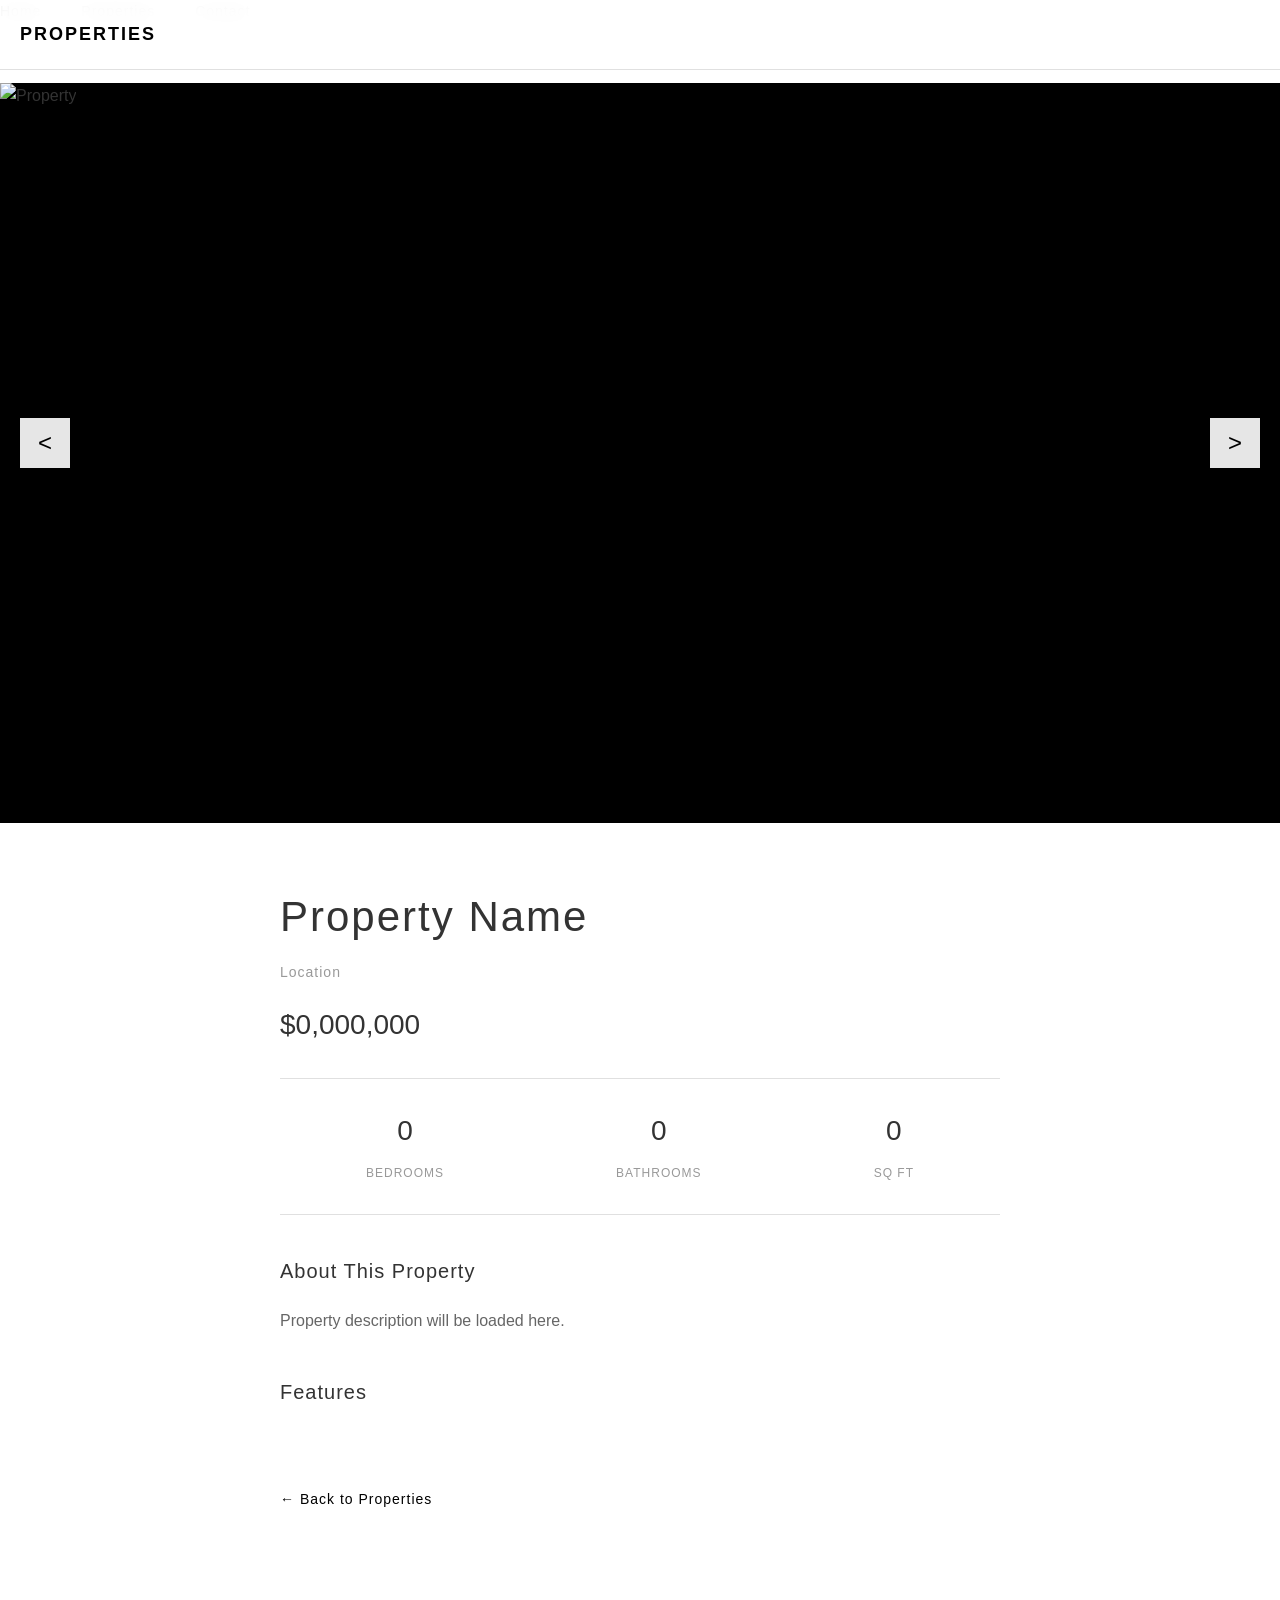
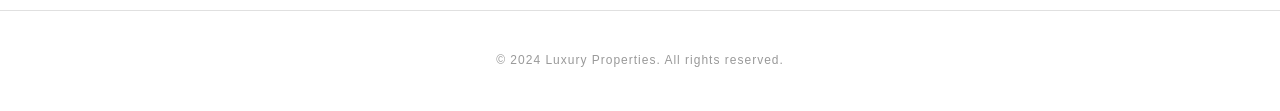
==== property-detail.html @ f3cdd025 "first commit" ====
<!DOCTYPE html>
<html lang="en">
<head>
    <meta charset="UTF-8">
    <meta name="viewport" content="width=device-width, initial-scale=1.0">
    <title>Property Details</title>
    <link rel="stylesheet" href="css/style.css">
</head>
<body>
    <nav class="navbar">
        <div class="nav-container">
            <a href="index.html" class="logo">PROPERTIES</a>
            <button class="menu-toggle" aria-label="Toggle menu">
                <span></span>
                <span></span>
                <span></span>
            </button>
        </div>
    </nav>

    <div class="mobile-menu">
        <a href="index.html">Home</a>
        <a href="index.html#properties">Properties</a>
        <a href="#contact">Contact</a>
    </div>

    <main class="detail-page">
        <div class="gallery-container">
            <div class="main-image">
                <img id="mainImage" src="" alt="Property">
                <button class="gallery-nav prev" aria-label="Previous image">&lt;</button>
                <button class="gallery-nav next" aria-label="Next image">&gt;</button>
            </div>
            <div class="thumbnail-strip">
                <!-- Thumbnails will be dynamically loaded -->
            </div>
        </div>

        <div class="property-details">
            <h1 id="propertyTitle">Property Name</h1>
            <p class="location" id="propertyLocation">Location</p>
            <p class="price" id="propertyPrice">$0,000,000</p>

            <div class="specs">
                <div class="spec-item">
                    <span class="spec-value" id="bedrooms">0</span>
                    <span class="spec-label">Bedrooms</span>
                </div>
                <div class="spec-item">
                    <span class="spec-value" id="bathrooms">0</span>
                    <span class="spec-label">Bathrooms</span>
                </div>
                <div class="spec-item">
                    <span class="spec-value" id="area">0</span>
                    <span class="spec-label">Sq Ft</span>
                </div>
            </div>

            <div class="description">
                <h2>About This Property</h2>
                <p id="propertyDescription">Property description will be loaded here.</p>
            </div>

            <div class="features">
                <h2>Features</h2>
                <ul id="featuresList">
                    <!-- Features will be dynamically loaded -->
                </ul>
            </div>

            <a href="index.html" class="back-link">← Back to Properties</a>
        </div>

        <footer>
            <p>&copy; 2024 Luxury Properties. All rights reserved.</p>
        </footer>
    </main>

    <script src="js/main.js"></script>
</body>
</html>
---- css/style.css ----
* {
    margin: 0;
    padding: 0;
    box-sizing: border-box;
}

:root {
    --primary-color: #000;
    --background-color: #fff;
    --text-color: #333;
    --light-gray: #f5f5f5;
    --border-color: #e0e0e0;
}

body {
    font-family: -apple-system, BlinkMacSystemFont, 'Segoe UI', Roboto, Oxygen, Ubuntu, sans-serif;
    background: var(--background-color);
    color: var(--text-color);
    line-height: 1.6;
    overflow-x: hidden;
}

/* Navigation */
.navbar {
    position: fixed;
    top: 0;
    width: 100%;
    background: rgba(255, 255, 255, 0.95);
    backdrop-filter: blur(10px);
    z-index: 1000;
    border-bottom: 1px solid var(--border-color);
}

.nav-container {
    max-width: 1400px;
    margin: 0 auto;
    padding: 20px;
    display: flex;
    justify-content: space-between;
    align-items: center;
}

.logo {
    font-size: 18px;
    font-weight: 600;
    letter-spacing: 2px;
    color: var(--primary-color);
    text-decoration: none;
}

.menu-toggle {
    background: none;
    border: none;
    cursor: pointer;
    display: flex;
    flex-direction: column;
    gap: 5px;
}

.menu-toggle span {
    display: block;
    width: 25px;
    height: 2px;
    background: var(--primary-color);
    transition: 0.3s;
}

.menu-toggle.active span:nth-child(1) {
    transform: rotate(45deg) translate(7px, 7px);
}

.menu-toggle.active span:nth-child(2) {
    opacity: 0;
}

.menu-toggle.active span:nth-child(3) {
    transform: rotate(-45deg) translate(6px, -6px);
}

.mobile-menu {
    position: fixed;
    top: 61px;
    right: -100%;
    width: 100%;
    height: calc(100vh - 61px);
    background: var(--background-color);
    transition: right 0.3s ease;
    z-index: 999;
    display: flex;
    flex-direction: column;
    padding: 40px 20px;
    gap: 30px;
}

.mobile-menu.active {
    right: 0;
}

.mobile-menu a {
    font-size: 24px;
    color: var(--primary-color);
    text-decoration: none;
    letter-spacing: 1px;
    transition: opacity 0.3s;
}

.mobile-menu a:hover {
    opacity: 0.6;
}

/* Hero Section */
.hero {
    height: 100vh;
    display: flex;
    align-items: center;
    justify-content: center;
    background: linear-gradient(135deg, #f5f5f5 0%, #fff 100%);
    margin-top: 61px;
    padding: 20px;
}

.hero-content {
    text-align: center;
}

.hero h1 {
    font-size: 36px;
    font-weight: 300;
    letter-spacing: 2px;
    margin-bottom: 20px;
}

.hero p {
    font-size: 16px;
    color: #666;
    letter-spacing: 1px;
}

/* Properties Section */
.properties {
    padding: 40px 0;
}

.property-card {
    margin-bottom: 60px;
    cursor: pointer;
}

.property-image {
    width: 100%;
    height: 80vh;
    overflow: hidden;
    position: relative;
}

.property-image img {
    width: 100%;
    height: 100%;
    object-fit: cover;
    transition: transform 0.6s ease;
}

.property-card:hover .property-image img {
    transform: scale(1.05);
}

.property-info {
    padding: 30px 20px;
    text-align: center;
}

.property-info h2 {
    font-size: 28px;
    font-weight: 300;
    letter-spacing: 2px;
    margin-bottom: 10px;
}

.property-location {
    font-size: 14px;
    color: #999;
    letter-spacing: 1px;
    margin-bottom: 20px;
}

.view-details {
    display: inline-block;
    padding: 12px 40px;
    border: 1px solid var(--primary-color);
    color: var(--primary-color);
    text-decoration: none;
    letter-spacing: 1px;
    font-size: 12px;
    text-transform: uppercase;
    transition: all 0.3s;
    min-height: 44px;
    line-height: 20px;
}

.view-details:hover {
    background: var(--primary-color);
    color: var(--background-color);
}

/* Property Detail Page */
.detail-page {
    margin-top: 61px;
}

.gallery-container {
    position: relative;
    background: #000;
}

.main-image {
    width: 100%;
    height: 70vh;
    position: relative;
    overflow: hidden;
}

.main-image img {
    width: 100%;
    height: 100%;
    object-fit: cover;
}

.gallery-nav {
    position: absolute;
    top: 50%;
    transform: translateY(-50%);
    background: rgba(255, 255, 255, 0.9);
    border: none;
    width: 44px;
    height: 44px;
    font-size: 20px;
    cursor: pointer;
    transition: background 0.3s;
    z-index: 10;
}

.gallery-nav:hover {
    background: rgba(255, 255, 255, 1);
}

.gallery-nav.prev {
    left: 10px;
}

.gallery-nav.next {
    right: 10px;
}

.thumbnail-strip {
    display: flex;
    overflow-x: auto;
    gap: 10px;
    padding: 10px;
    background: #000;
    -webkit-overflow-scrolling: touch;
}

.thumbnail-strip::-webkit-scrollbar {
    height: 4px;
}

.thumbnail-strip::-webkit-scrollbar-thumb {
    background: #666;
}

.thumbnail {
    flex-shrink: 0;
    width: 80px;
    height: 80px;
    cursor: pointer;
    opacity: 0.6;
    transition: opacity 0.3s;
    border: 2px solid transparent;
}

.thumbnail.active {
    opacity: 1;
    border-color: #fff;
}

.thumbnail img {
    width: 100%;
    height: 100%;
    object-fit: cover;
}

.property-details {
    padding: 40px 20px;
    max-width: 800px;
    margin: 0 auto;
}

.property-details h1 {
    font-size: 32px;
    font-weight: 300;
    letter-spacing: 2px;
    margin-bottom: 10px;
}

.location {
    font-size: 14px;
    color: #999;
    letter-spacing: 1px;
    margin-bottom: 20px;
}

.price {
    font-size: 28px;
    font-weight: 400;
    margin-bottom: 30px;
}

.specs {
    display: flex;
    justify-content: space-around;
    padding: 30px 0;
    border-top: 1px solid var(--border-color);
    border-bottom: 1px solid var(--border-color);
    margin-bottom: 40px;
}

.spec-item {
    text-align: center;
}

.spec-value {
    display: block;
    font-size: 28px;
    font-weight: 300;
    margin-bottom: 5px;
}

.spec-label {
    font-size: 12px;
    color: #999;
    text-transform: uppercase;
    letter-spacing: 1px;
}

.description, .features {
    margin-bottom: 40px;
}

.description h2, .features h2 {
    font-size: 20px;
    font-weight: 400;
    letter-spacing: 1px;
    margin-bottom: 20px;
}

.description p {
    line-height: 1.8;
    color: #666;
}

.features ul {
    list-style: none;
}

.features li {
    padding: 10px 0;
    border-bottom: 1px solid var(--light-gray);
    color: #666;
}

.back-link {
    display: inline-block;
    margin: 40px 0;
    color: var(--primary-color);
    text-decoration: none;
    letter-spacing: 1px;
    font-size: 14px;
    transition: opacity 0.3s;
}

.back-link:hover {
    opacity: 0.6;
}

/* Footer */
footer {
    text-align: center;
    padding: 40px 20px;
    border-top: 1px solid var(--border-color);
    color: #999;
    font-size: 12px;
    letter-spacing: 1px;
}

/* Tablet */
@media (min-width: 768px) {
    .hero h1 {
        font-size: 48px;
    }

    .hero p {
        font-size: 18px;
    }

    .property-info h2 {
        font-size: 36px;
    }

    .property-details h1 {
        font-size: 42px;
    }

    .main-image {
        height: 80vh;
    }

    .thumbnail {
        width: 100px;
        height: 100px;
    }
}

/* Desktop */
@media (min-width: 1024px) {
    .menu-toggle {
        display: none;
    }

    .mobile-menu {
        position: static;
        flex-direction: row;
        height: auto;
        width: auto;
        padding: 0;
        gap: 40px;
        background: transparent;
    }

    .mobile-menu a {
        font-size: 14px;
    }

    .hero h1 {
        font-size: 64px;
    }

    .properties {
        padding: 60px 40px;
    }

    .property-card {
        margin-bottom: 80px;
    }

    .property-image {
        height: 90vh;
    }

    .property-info {
        padding: 40px;
    }

    .property-info h2 {
        font-size: 42px;
    }

    .gallery-nav {
        width: 50px;
        height: 50px;
        font-size: 24px;
    }

    .gallery-nav.prev {
        left: 20px;
    }

    .gallery-nav.next {
        right: 20px;
    }

    .property-details {
        padding: 60px 40px;
    }
}
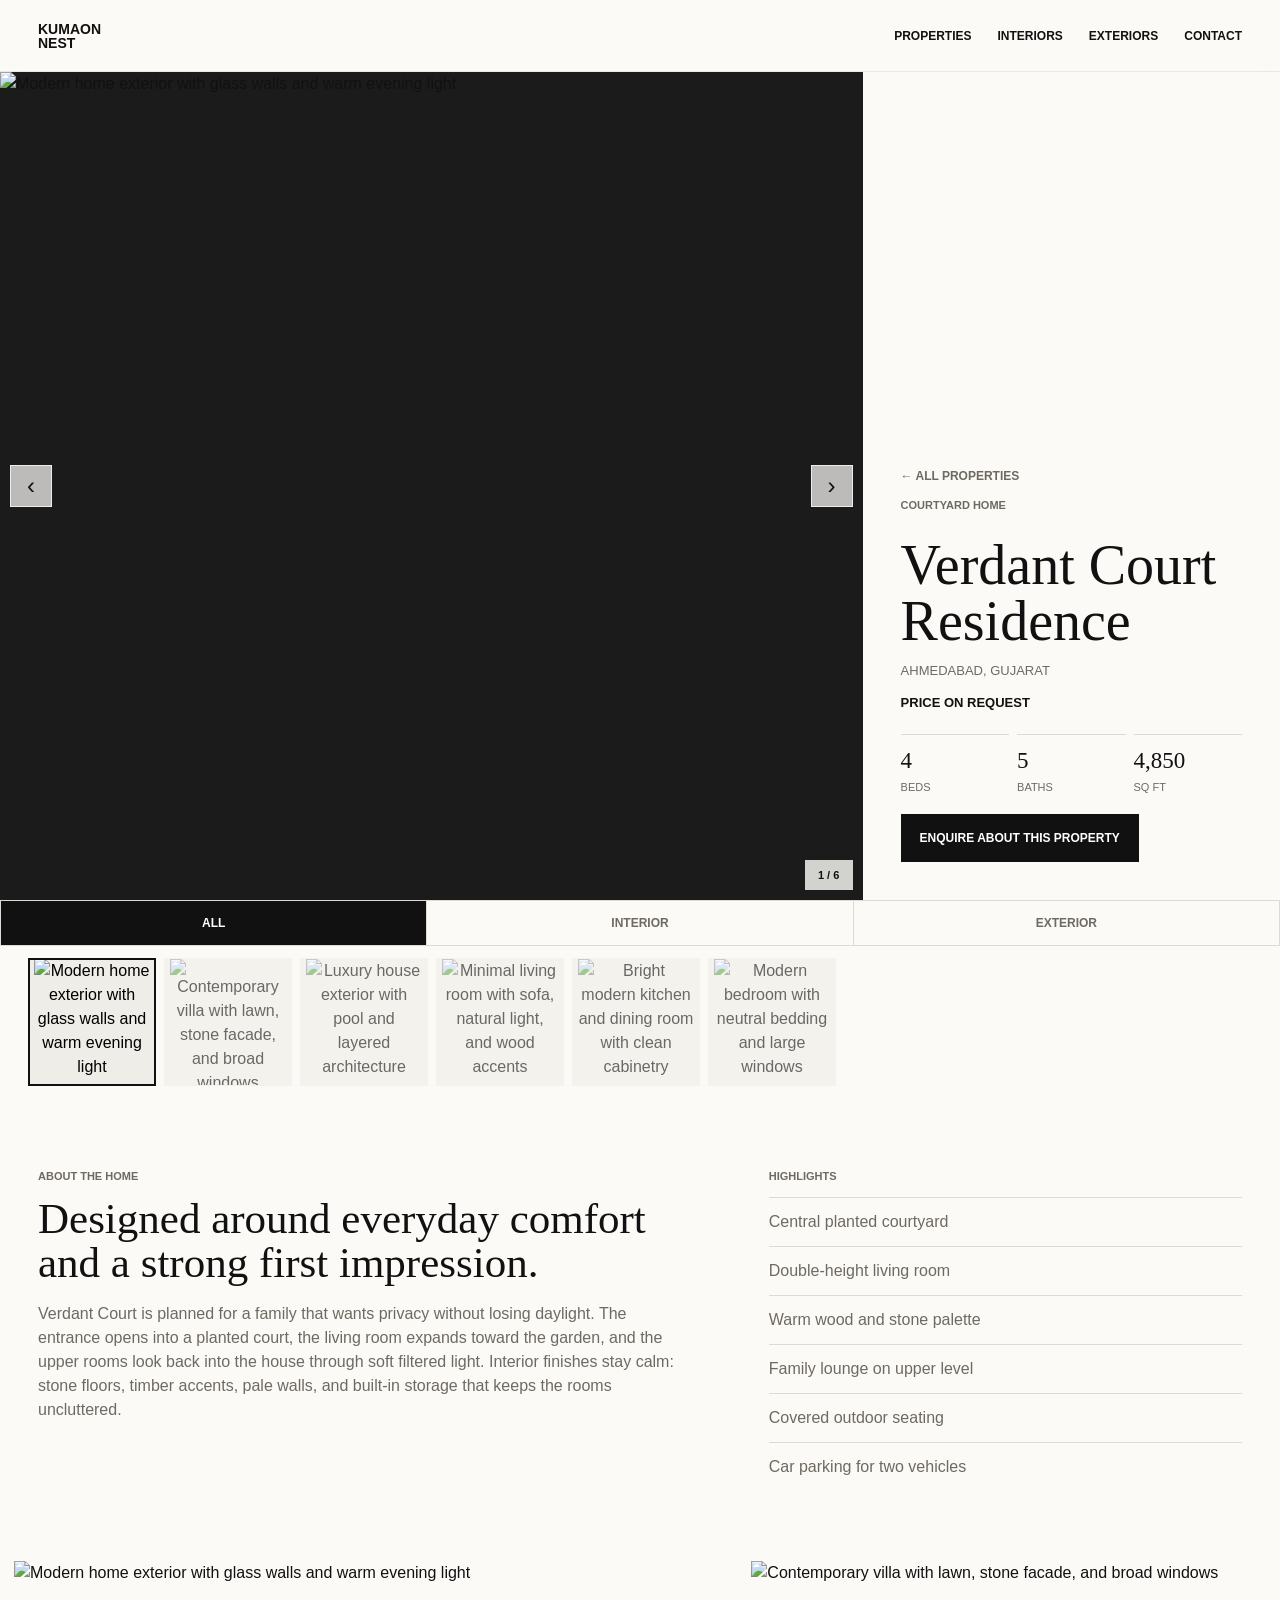
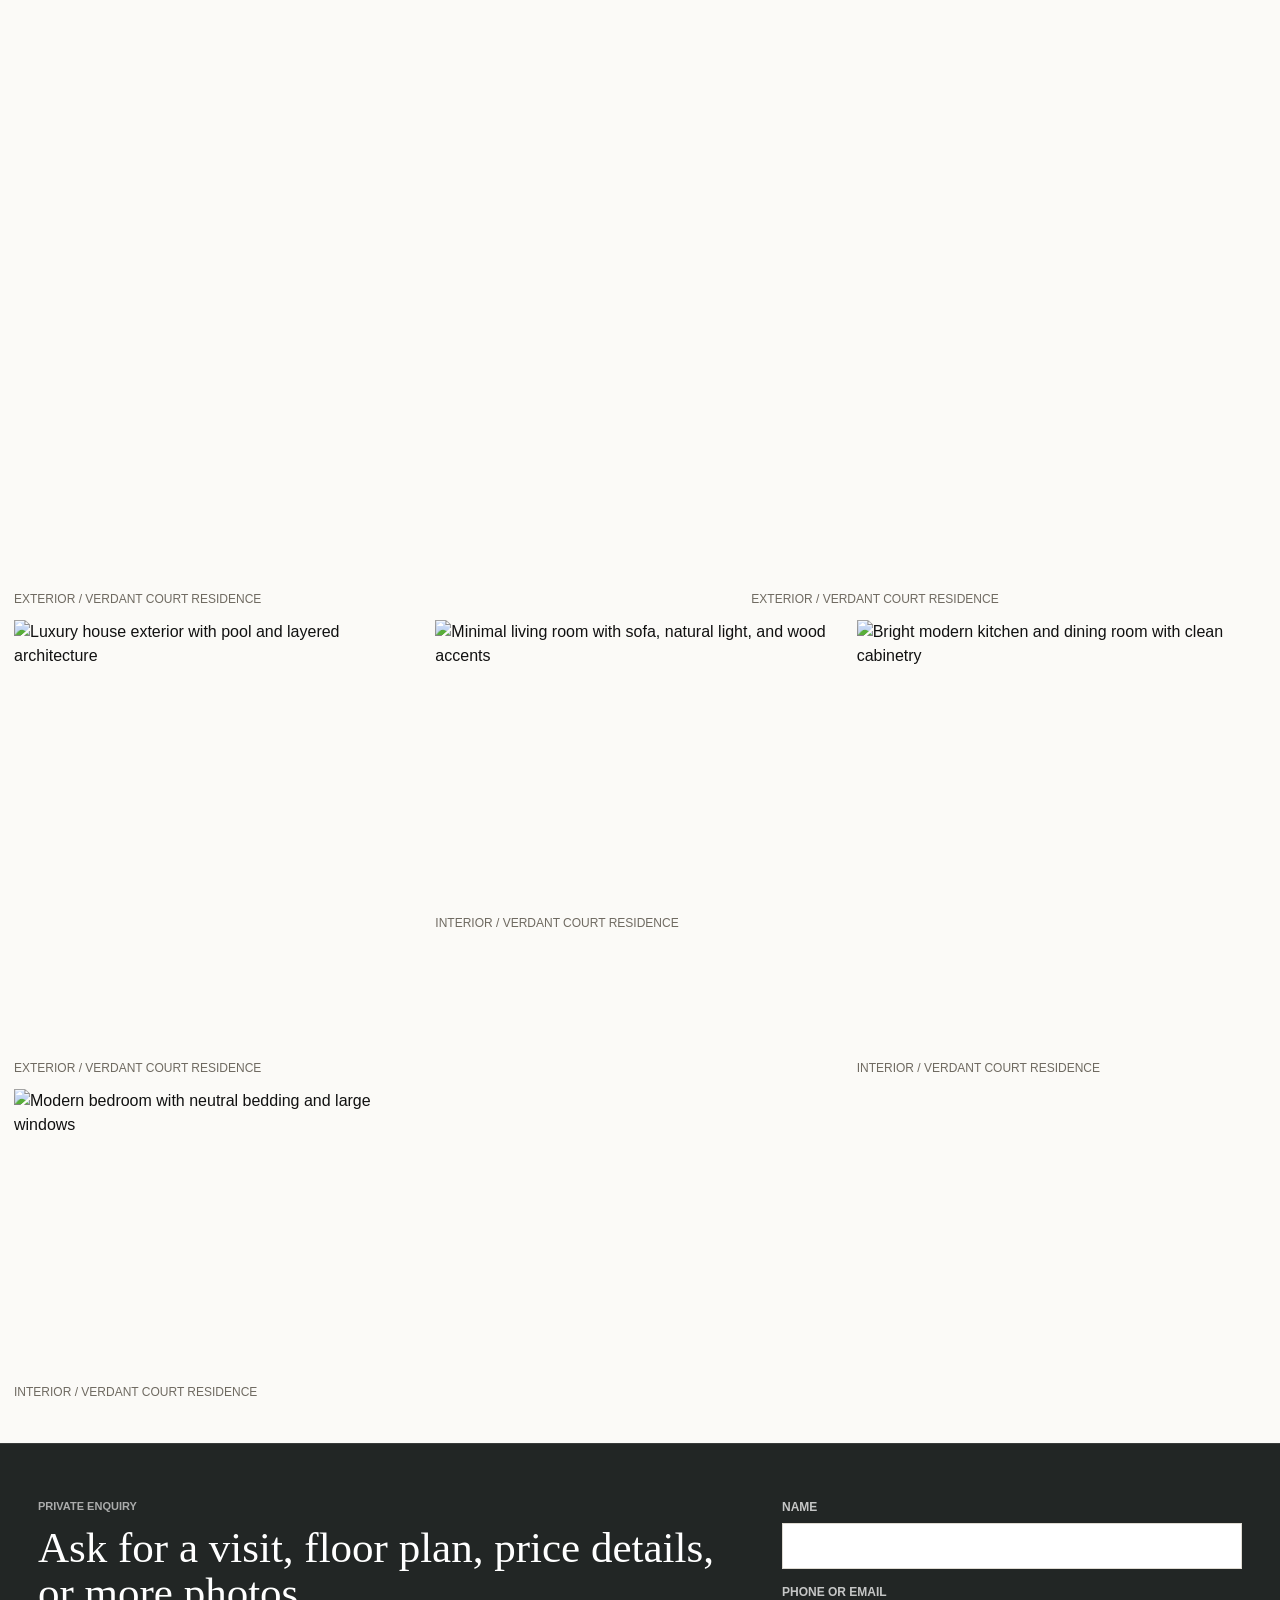
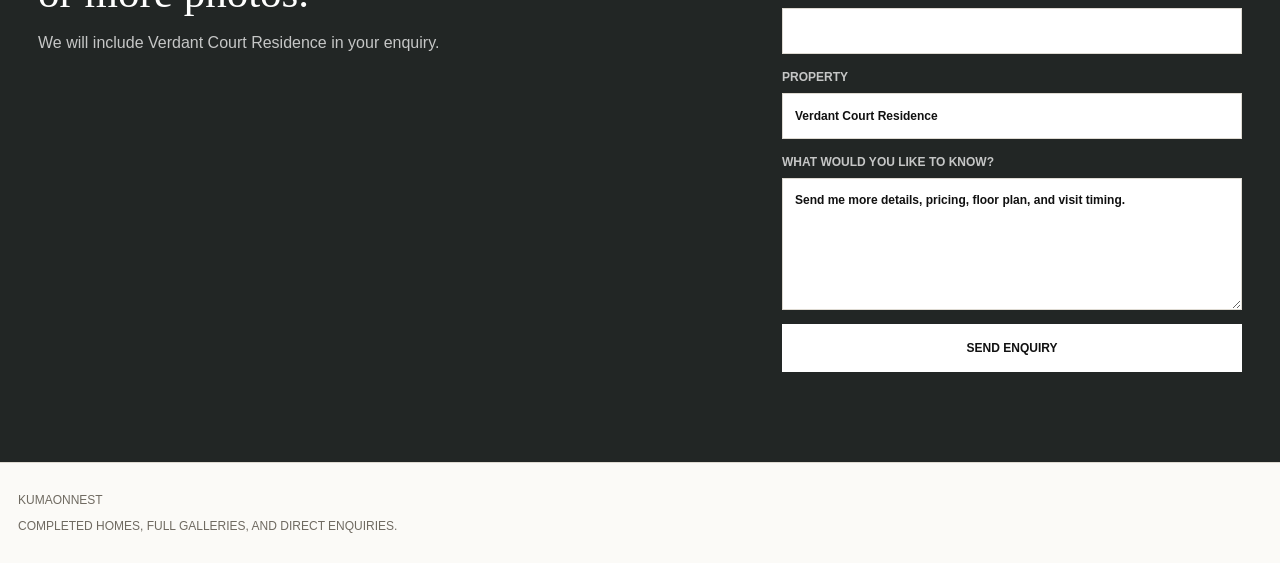
==== commit 7a9f9c74: "ui patch" ====
--- a/property-detail.html
+++ b/property-detail.html
@@ -3,78 +3,114 @@
 <head>
     <meta charset="UTF-8">
     <meta name="viewport" content="width=device-width, initial-scale=1.0">
-    <title>Property Details</title>
+    <title>Property Detail | KumaonNest</title>
+    <meta name="description" content="Property details, interior gallery, exterior gallery, specifications, and enquiry form.">
+    <link rel="preconnect" href="https://images.unsplash.com">
     <link rel="stylesheet" href="css/style.css">
 </head>
 <body>
-    <nav class="navbar">
-        <div class="nav-container">
-            <a href="index.html" class="logo">PROPERTIES</a>
-            <button class="menu-toggle" aria-label="Toggle menu">
-                <span></span>
-                <span></span>
-                <span></span>
-            </button>
-        </div>
-    </nav>
+    <header class="site-header">
+        <a class="brand" href="index.html" aria-label="KumaonNest home">
+            <span>Kumaon</span>
+            <span>Nest</span>
+        </a>
+        <nav class="desktop-nav" aria-label="Primary navigation">
+            <a href="index.html#properties">Properties</a>
+            <a href="index.html#interiors">Interiors</a>
+            <a href="index.html#exteriors">Exteriors</a>
+            <a href="#contact">Contact</a>
+        </nav>
+        <button class="menu-toggle" type="button" aria-label="Open menu" aria-expanded="false">
+            <span></span>
+            <span></span>
+        </button>
+    </header>
 
-    <div class="mobile-menu">
-        <a href="index.html">Home</a>
+    <div class="mobile-menu" aria-hidden="true">
         <a href="index.html#properties">Properties</a>
+        <a href="index.html#interiors">Interiors</a>
+        <a href="index.html#exteriors">Exteriors</a>
         <a href="#contact">Contact</a>
     </div>
 
-    <main class="detail-page">
-        <div class="gallery-container">
-            <div class="main-image">
-                <img id="mainImage" src="" alt="Property">
-                <button class="gallery-nav prev" aria-label="Previous image">&lt;</button>
-                <button class="gallery-nav next" aria-label="Next image">&gt;</button>
+    <main class="detail-page" data-property-detail>
+        <section class="detail-hero">
+            <div class="detail-gallery">
+                <img id="mainImage" src="" alt="">
+                <button class="gallery-nav previous" type="button" aria-label="Previous image">&lsaquo;</button>
+                <button class="gallery-nav next" type="button" aria-label="Next image">&rsaquo;</button>
+                <span class="detail-counter" id="detailCounter"></span>
             </div>
-            <div class="thumbnail-strip">
-                <!-- Thumbnails will be dynamically loaded -->
+            <div class="detail-summary">
+                <a class="back-link" href="index.html#properties">&larr; All properties</a>
+                <p class="eyebrow" id="propertyType"></p>
+                <h1 id="propertyTitle"></h1>
+                <p class="detail-location" id="propertyLocation"></p>
+                <p class="detail-price" id="propertyPrice"></p>
+                <div class="detail-specs" aria-label="Property specifications">
+                    <span><strong id="bedrooms"></strong> Beds</span>
+                    <span><strong id="bathrooms"></strong> Baths</span>
+                    <span><strong id="area"></strong> Sq ft</span>
+                </div>
+                <a class="primary-button" href="#contact">Enquire about this property</a>
             </div>
-        </div>
+        </section>
 
-        <div class="property-details">
-            <h1 id="propertyTitle">Property Name</h1>
-            <p class="location" id="propertyLocation">Location</p>
-            <p class="price" id="propertyPrice">$0,000,000</p>
+        <section class="gallery-tabs" aria-label="Gallery filters">
+            <button class="tab-button active" type="button" data-gallery-filter="all">All</button>
+            <button class="tab-button" type="button" data-gallery-filter="interior">Interior</button>
+            <button class="tab-button" type="button" data-gallery-filter="exterior">Exterior</button>
+        </section>
 
-            <div class="specs">
-                <div class="spec-item">
-                    <span class="spec-value" id="bedrooms">0</span>
-                    <span class="spec-label">Bedrooms</span>
-                </div>
-                <div class="spec-item">
-                    <span class="spec-value" id="bathrooms">0</span>
-                    <span class="spec-label">Bathrooms</span>
-                </div>
-                <div class="spec-item">
-                    <span class="spec-value" id="area">0</span>
-                    <span class="spec-label">Sq Ft</span>
-                </div>
+        <section class="thumbnail-strip" aria-label="Property thumbnails"></section>
+
+        <section class="detail-content">
+            <div class="description">
+                <p class="eyebrow">About the home</p>
+                <h2>Designed around everyday comfort and a strong first impression.</h2>
+                <p id="propertyDescription"></p>
             </div>
+            <div class="features">
+                <p class="eyebrow">Highlights</p>
+                <ul id="featuresList"></ul>
+            </div>
+        </section>
 
-            <div class="description">
-                <h2>About This Property</h2>
-                <p id="propertyDescription">Property description will be loaded here.</p>
+        <section class="detail-image-grid" id="detailImageGrid" aria-label="Interior and exterior image mix"></section>
+
+        <section class="contact-section detail-contact" id="contact">
+            <div class="contact-copy">
+                <p class="eyebrow">Private enquiry</p>
+                <h2>Ask for a visit, floor plan, price details, or more photos.</h2>
+                <p id="contactHint">We will include this property in your enquiry.</p>
             </div>
+            <form class="enquiry-form" data-enquiry-form>
+                <label>
+                    Name
+                    <input type="text" name="name" autocomplete="name" required>
+                </label>
+                <label>
+                    Phone or email
+                    <input type="text" name="contact" autocomplete="email" required>
+                </label>
+                <label>
+                    Property
+                    <input type="text" name="property" id="detailPropertyField" required>
+                </label>
+                <label>
+                    What would you like to know?
+                    <textarea name="message" rows="5" required>Send me more details, pricing, floor plan, and visit timing.</textarea>
+                </label>
+                <button class="primary-button" type="submit">Send enquiry</button>
+                <p class="form-status" role="status" aria-live="polite"></p>
+            </form>
+        </section>
+    </main>
 
-            <div class="features">
-                <h2>Features</h2>
-                <ul id="featuresList">
-                    <!-- Features will be dynamically loaded -->
-                </ul>
-            </div>
-
-            <a href="index.html" class="back-link">← Back to Properties</a>
-        </div>
-
-        <footer>
-            <p>&copy; 2024 Luxury Properties. All rights reserved.</p>
-        </footer>
-    </main>
+    <footer class="site-footer">
+        <p>KumaonNest</p>
+        <p>Completed homes, full galleries, and direct enquiries.</p>
+    </footer>
 
     <script src="js/main.js"></script>
 </body>
--- a/css/style.css
+++ b/css/style.css
@@ -1,286 +1,688 @@
 * {
-    margin: 0;
-    padding: 0;
     box-sizing: border-box;
 }
 
 :root {
-    --primary-color: #000;
-    --background-color: #fff;
-    --text-color: #333;
-    --light-gray: #f5f5f5;
-    --border-color: #e0e0e0;
+    --ink: #111111;
+    --paper: #fbfaf7;
+    --white: #ffffff;
+    --muted: #6f6a61;
+    --line: #dedad2;
+    --soft: #efede7;
+    --olive: #35483a;
+    --clay: #9b6b4f;
+    --charcoal: #222625;
+    --focus: #7a5c42;
+    --header-height: 64px;
+}
+
+html {
+    scroll-behavior: smooth;
 }
 
 body {
-    font-family: -apple-system, BlinkMacSystemFont, 'Segoe UI', Roboto, Oxygen, Ubuntu, sans-serif;
-    background: var(--background-color);
-    color: var(--text-color);
-    line-height: 1.6;
+    margin: 0;
+    background: var(--paper);
+    color: var(--ink);
+    font-family: Arial, Helvetica, sans-serif;
+    line-height: 1.5;
     overflow-x: hidden;
 }
 
-/* Navigation */
-.navbar {
+body.menu-open {
+    overflow: hidden;
+}
+
+img {
+    display: block;
+    max-width: 100%;
+}
+
+a {
+    color: inherit;
+}
+
+button,
+input,
+select,
+textarea {
+    font: inherit;
+}
+
+button {
+    cursor: pointer;
+}
+
+input,
+select,
+textarea {
+    min-height: 46px;
+    width: 100%;
+    border: 1px solid var(--line);
+    border-radius: 0;
+    background: var(--white);
+    color: var(--ink);
+    padding: 12px;
+    outline: none;
+}
+
+textarea {
+    min-height: 132px;
+    resize: vertical;
+}
+
+input:focus,
+select:focus,
+textarea:focus,
+button:focus-visible,
+a:focus-visible {
+    outline: 2px solid var(--focus);
+    outline-offset: 3px;
+}
+
+.site-header {
     position: fixed;
-    top: 0;
-    width: 100%;
-    background: rgba(255, 255, 255, 0.95);
-    backdrop-filter: blur(10px);
-    z-index: 1000;
-    border-bottom: 1px solid var(--border-color);
-}
-
-.nav-container {
-    max-width: 1400px;
-    margin: 0 auto;
-    padding: 20px;
+    inset: 0 0 auto;
+    z-index: 40;
+    min-height: var(--header-height);
     display: flex;
+    align-items: center;
     justify-content: space-between;
-    align-items: center;
-}
-
-.logo {
-    font-size: 18px;
-    font-weight: 600;
-    letter-spacing: 2px;
-    color: var(--primary-color);
+    gap: 20px;
+    padding: 14px 18px;
+    background: rgba(251, 250, 247, 0.86);
+    border-bottom: 1px solid rgba(17, 17, 17, 0.08);
+    backdrop-filter: blur(14px);
+}
+
+.brand {
+    display: inline-flex;
+    flex-direction: column;
+    color: var(--ink);
+    font-size: 13px;
+    font-weight: 700;
+    line-height: 1;
+    letter-spacing: 0;
     text-decoration: none;
+    text-transform: uppercase;
+}
+
+.desktop-nav {
+    display: none;
 }
 
 .menu-toggle {
-    background: none;
-    border: none;
-    cursor: pointer;
+    position: relative;
+    display: inline-grid;
+    place-items: center;
+    width: 44px;
+    height: 44px;
+    border: 1px solid rgba(17, 17, 17, 0.16);
+    background: rgba(255, 255, 255, 0.6);
+    border-radius: 0;
+}
+
+.menu-toggle span {
+    position: absolute;
+    width: 19px;
+    height: 1px;
+    background: var(--ink);
+    transition: transform 180ms ease;
+}
+
+.menu-toggle span:first-child {
+    transform: translateY(-4px);
+}
+
+.menu-toggle span:last-child {
+    transform: translateY(4px);
+}
+
+.menu-toggle.active span:first-child {
+    transform: rotate(45deg);
+}
+
+.menu-toggle.active span:last-child {
+    transform: rotate(-45deg);
+}
+
+.mobile-menu {
+    position: fixed;
+    inset: var(--header-height) 0 0;
+    z-index: 35;
     display: flex;
     flex-direction: column;
-    gap: 5px;
-}
-
-.menu-toggle span {
-    display: block;
-    width: 25px;
-    height: 2px;
-    background: var(--primary-color);
-    transition: 0.3s;
-}
-
-.menu-toggle.active span:nth-child(1) {
-    transform: rotate(45deg) translate(7px, 7px);
-}
-
-.menu-toggle.active span:nth-child(2) {
-    opacity: 0;
-}
-
-.menu-toggle.active span:nth-child(3) {
-    transform: rotate(-45deg) translate(6px, -6px);
-}
-
-.mobile-menu {
-    position: fixed;
-    top: 61px;
-    right: -100%;
-    width: 100%;
-    height: calc(100vh - 61px);
-    background: var(--background-color);
-    transition: right 0.3s ease;
-    z-index: 999;
+    justify-content: flex-end;
+    gap: 18px;
+    padding: 24px 18px 36px;
+    background: var(--paper);
+    transform: translateY(-105%);
+    transition: transform 240ms ease;
+}
+
+.mobile-menu.active {
+    transform: translateY(0);
+}
+
+.mobile-menu a {
+    border-top: 1px solid var(--line);
+    padding-top: 18px;
+    color: var(--ink);
+    font-size: 28px;
+    line-height: 1.05;
+    text-decoration: none;
+}
+
+.hero {
+    position: relative;
+    min-height: 92svh;
     display: flex;
-    flex-direction: column;
-    padding: 40px 20px;
-    gap: 30px;
-}
-
-.mobile-menu.active {
-    right: 0;
-}
-
-.mobile-menu a {
-    font-size: 24px;
-    color: var(--primary-color);
-    text-decoration: none;
-    letter-spacing: 1px;
-    transition: opacity 0.3s;
-}
-
-.mobile-menu a:hover {
-    opacity: 0.6;
-}
-
-/* Hero Section */
-.hero {
-    height: 100vh;
-    display: flex;
-    align-items: center;
-    justify-content: center;
-    background: linear-gradient(135deg, #f5f5f5 0%, #fff 100%);
-    margin-top: 61px;
-    padding: 20px;
-}
-
-.hero-content {
-    text-align: center;
-}
-
-.hero h1 {
-    font-size: 36px;
-    font-weight: 300;
-    letter-spacing: 2px;
-    margin-bottom: 20px;
-}
-
-.hero p {
-    font-size: 16px;
-    color: #666;
-    letter-spacing: 1px;
-}
-
-/* Properties Section */
-.properties {
-    padding: 40px 0;
-}
-
-.property-card {
-    margin-bottom: 60px;
-    cursor: pointer;
-}
-
-.property-image {
-    width: 100%;
-    height: 80vh;
+    align-items: flex-end;
+    isolation: isolate;
     overflow: hidden;
-    position: relative;
-}
-
-.property-image img {
+    background: var(--charcoal);
+}
+
+.hero::after {
+    content: "";
+    position: absolute;
+    inset: 0;
+    z-index: -1;
+    background: linear-gradient(180deg, rgba(0, 0, 0, 0.06), rgba(0, 0, 0, 0.48));
+}
+
+.hero img {
+    position: absolute;
+    inset: 0;
+    z-index: -2;
     width: 100%;
     height: 100%;
     object-fit: cover;
-    transition: transform 0.6s ease;
-}
-
-.property-card:hover .property-image img {
-    transform: scale(1.05);
-}
-
-.property-info {
-    padding: 30px 20px;
-    text-align: center;
-}
-
-.property-info h2 {
-    font-size: 28px;
-    font-weight: 300;
-    letter-spacing: 2px;
-    margin-bottom: 10px;
-}
-
-.property-location {
-    font-size: 14px;
-    color: #999;
-    letter-spacing: 1px;
-    margin-bottom: 20px;
-}
-
-.view-details {
-    display: inline-block;
-    padding: 12px 40px;
-    border: 1px solid var(--primary-color);
-    color: var(--primary-color);
-    text-decoration: none;
-    letter-spacing: 1px;
+}
+
+.hero-copy {
+    width: min(760px, 100%);
+    padding: 0 18px 74px;
+    color: var(--white);
+}
+
+.eyebrow {
+    margin: 0 0 12px;
+    color: var(--muted);
+    font-size: 11px;
+    font-weight: 700;
+    letter-spacing: 0;
+    text-transform: uppercase;
+}
+
+.hero .eyebrow {
+    color: rgba(255, 255, 255, 0.78);
+}
+
+h1,
+h2,
+h3,
+p {
+    overflow-wrap: anywhere;
+}
+
+.hero h1 {
+    max-width: 10ch;
+    margin: 0;
+    font-family: Georgia, "Times New Roman", serif;
+    font-size: 52px;
+    font-weight: 400;
+    line-height: 0.95;
+    letter-spacing: 0;
+}
+
+.hero p:not(.eyebrow) {
+    max-width: 31rem;
+    margin: 18px 0 20px;
+    color: rgba(255, 255, 255, 0.84);
+    font-size: 16px;
+}
+
+.text-link {
+    display: inline-flex;
+    align-items: center;
+    min-height: 40px;
+    color: var(--ink);
     font-size: 12px;
-    text-transform: uppercase;
-    transition: all 0.3s;
-    min-height: 44px;
-    line-height: 20px;
-}
-
-.view-details:hover {
-    background: var(--primary-color);
-    color: var(--background-color);
-}
-
-/* Property Detail Page */
-.detail-page {
-    margin-top: 61px;
-}
-
-.gallery-container {
+    font-weight: 700;
+    letter-spacing: 0;
+    text-decoration: underline;
+    text-decoration-thickness: 1px;
+    text-underline-offset: 5px;
+    text-transform: uppercase;
+}
+
+.text-link.light {
+    color: var(--white);
+}
+
+.text-link.muted {
+    color: var(--muted);
+}
+
+.intro-band {
+    display: grid;
+    gap: 26px;
+    padding: 42px 18px;
+    border-bottom: 1px solid var(--line);
+}
+
+.intro-band > p {
+    max-width: 770px;
+    margin: 0;
+    font-family: Georgia, "Times New Roman", serif;
+    font-size: 24px;
+    line-height: 1.14;
+}
+
+.intro-metrics {
+    display: grid;
+    grid-template-columns: repeat(3, minmax(0, 1fr));
+    gap: 10px;
+}
+
+.intro-metrics span {
+    display: flex;
+    min-height: 76px;
+    flex-direction: column;
+    justify-content: space-between;
+    border-top: 1px solid var(--line);
+    padding-top: 10px;
+    color: var(--muted);
+    font-size: 11px;
+    line-height: 1.25;
+    text-transform: uppercase;
+}
+
+.intro-metrics strong {
+    color: var(--ink);
+    font-family: Georgia, "Times New Roman", serif;
+    font-size: 25px;
+    font-weight: 400;
+}
+
+.section-heading {
+    padding: 58px 18px 20px;
+}
+
+.section-heading.compact {
+    padding-top: 28px;
+}
+
+.section-heading h2,
+.contact-copy h2,
+.description h2 {
+    max-width: 770px;
+    margin: 0;
+    font-family: Georgia, "Times New Roman", serif;
+    font-size: 32px;
+    font-weight: 400;
+    line-height: 1.04;
+    letter-spacing: 0;
+}
+
+.property-grid {
+    display: grid;
+    gap: 12px;
+    padding: 0 0 38px;
+}
+
+.property-tile {
+    background: var(--paper);
+}
+
+.tile-media {
     position: relative;
-    background: #000;
-}
-
-.main-image {
-    width: 100%;
-    height: 70vh;
-    position: relative;
+    aspect-ratio: 4 / 5;
     overflow: hidden;
-}
-
-.main-image img {
+    background: var(--soft);
+}
+
+.feature-tile .tile-media,
+.wide-tile .tile-media {
+    aspect-ratio: 5 / 4;
+}
+
+.tile-media img {
     width: 100%;
     height: 100%;
     object-fit: cover;
-}
-
+    transition: opacity 160ms ease, transform 500ms ease;
+}
+
+.property-tile:hover .tile-media img {
+    transform: scale(1.025);
+}
+
+.carousel-control,
 .gallery-nav {
     position: absolute;
     top: 50%;
+    z-index: 2;
+    display: grid;
+    place-items: center;
+    width: 42px;
+    height: 42px;
+    border: 1px solid rgba(255, 255, 255, 0.72);
+    background: rgba(251, 250, 247, 0.72);
+    color: var(--ink);
+    font-size: 24px;
+    line-height: 1;
     transform: translateY(-50%);
-    background: rgba(255, 255, 255, 0.9);
-    border: none;
-    width: 44px;
-    height: 44px;
-    font-size: 20px;
-    cursor: pointer;
-    transition: background 0.3s;
-    z-index: 10;
-}
-
-.gallery-nav:hover {
-    background: rgba(255, 255, 255, 1);
-}
-
-.gallery-nav.prev {
+}
+
+.carousel-control.previous,
+.gallery-nav.previous {
     left: 10px;
 }
 
+.carousel-control.next,
 .gallery-nav.next {
     right: 10px;
 }
 
+.image-count,
+.detail-counter {
+    position: absolute;
+    right: 10px;
+    bottom: 10px;
+    z-index: 2;
+    min-width: 48px;
+    padding: 7px 9px;
+    background: rgba(251, 250, 247, 0.82);
+    color: var(--ink);
+    font-size: 11px;
+    font-weight: 700;
+    text-align: center;
+}
+
+.tile-info {
+    display: grid;
+    gap: 4px;
+    padding: 13px 18px 24px;
+}
+
+.tile-kicker,
+.tile-location {
+    margin: 0;
+    color: var(--muted);
+    font-size: 12px;
+    text-transform: uppercase;
+}
+
+.tile-info h3 {
+    margin: 0;
+    font-family: Georgia, "Times New Roman", serif;
+    font-size: 23px;
+    font-weight: 400;
+    line-height: 1.08;
+}
+
+.tile-actions {
+    display: flex;
+    flex-wrap: wrap;
+    gap: 8px 20px;
+    margin-top: 7px;
+}
+
+.lookbook-section {
+    padding: 18px 0 28px;
+    border-top: 1px solid var(--line);
+}
+
+.lookbook-strip {
+    display: grid;
+    grid-auto-columns: 76%;
+    grid-auto-flow: column;
+    gap: 12px;
+    overflow-x: auto;
+    padding: 0 18px 14px;
+    scroll-snap-type: x mandatory;
+    scrollbar-width: thin;
+}
+
+.lookbook-item {
+    scroll-snap-align: start;
+}
+
+.lookbook-item img {
+    width: 100%;
+    height: 360px;
+    object-fit: cover;
+    background: var(--soft);
+}
+
+.lookbook-item:nth-child(2n) img {
+    height: 285px;
+}
+
+.lookbook-item p {
+    margin: 10px 0 0;
+    color: var(--muted);
+    font-size: 12px;
+    text-transform: uppercase;
+}
+
+.contact-section {
+    display: grid;
+    gap: 28px;
+    padding: 54px 18px;
+    background: var(--charcoal);
+    color: var(--white);
+}
+
+.contact-copy p:not(.eyebrow) {
+    max-width: 560px;
+    color: rgba(255, 255, 255, 0.74);
+}
+
+.contact-section .eyebrow {
+    color: rgba(255, 255, 255, 0.62);
+}
+
+.enquiry-form {
+    display: grid;
+    gap: 14px;
+}
+
+.enquiry-form label {
+    display: grid;
+    gap: 7px;
+    color: rgba(255, 255, 255, 0.74);
+    font-size: 12px;
+    font-weight: 700;
+    text-transform: uppercase;
+}
+
+.primary-button {
+    display: inline-flex;
+    min-height: 48px;
+    width: fit-content;
+    align-items: center;
+    justify-content: center;
+    border: 1px solid var(--white);
+    background: var(--white);
+    color: var(--ink);
+    padding: 13px 18px;
+    font-size: 12px;
+    font-weight: 700;
+    letter-spacing: 0;
+    text-decoration: none;
+    text-transform: uppercase;
+}
+
+.enquiry-form .primary-button {
+    width: 100%;
+}
+
+.form-status {
+    min-height: 22px;
+    margin: 0;
+    color: rgba(255, 255, 255, 0.76);
+    font-size: 13px;
+}
+
+.site-footer {
+    display: flex;
+    flex-direction: column;
+    gap: 8px;
+    padding: 28px 18px;
+    border-top: 1px solid var(--line);
+    color: var(--muted);
+    font-size: 12px;
+    text-transform: uppercase;
+}
+
+.site-footer p {
+    margin: 0;
+}
+
+.detail-page {
+    padding-top: var(--header-height);
+}
+
+.detail-hero {
+    display: grid;
+    background: var(--charcoal);
+}
+
+.detail-gallery {
+    position: relative;
+    min-height: 68svh;
+    overflow: hidden;
+    background: #1b1b1b;
+}
+
+.detail-gallery img {
+    width: 100%;
+    height: 100%;
+    min-height: 68svh;
+    object-fit: cover;
+}
+
+.detail-summary {
+    display: grid;
+    align-content: end;
+    gap: 12px;
+    padding: 28px 18px 34px;
+    background: var(--paper);
+}
+
+.back-link {
+    color: var(--muted);
+    font-size: 12px;
+    font-weight: 700;
+    text-decoration: none;
+    text-transform: uppercase;
+}
+
+.detail-summary h1 {
+    margin: 0;
+    font-family: Georgia, "Times New Roman", serif;
+    font-size: 40px;
+    font-weight: 400;
+    line-height: 1;
+}
+
+.detail-location,
+.detail-price {
+    margin: 0;
+    color: var(--muted);
+    font-size: 13px;
+    text-transform: uppercase;
+}
+
+.detail-price {
+    color: var(--ink);
+    font-weight: 700;
+}
+
+.detail-specs {
+    display: grid;
+    grid-template-columns: repeat(3, minmax(0, 1fr));
+    gap: 8px;
+    margin: 10px 0 4px;
+}
+
+.detail-specs span {
+    min-height: 64px;
+    border-top: 1px solid var(--line);
+    padding-top: 9px;
+    color: var(--muted);
+    font-size: 11px;
+    text-transform: uppercase;
+}
+
+.detail-specs strong {
+    display: block;
+    color: var(--ink);
+    font-family: Georgia, "Times New Roman", serif;
+    font-size: 23px;
+    font-weight: 400;
+}
+
+.detail-summary .primary-button {
+    border-color: var(--ink);
+    background: var(--ink);
+    color: var(--white);
+}
+
+.gallery-tabs {
+    position: sticky;
+    top: var(--header-height);
+    z-index: 15;
+    display: flex;
+    gap: 1px;
+    padding: 1px;
+    background: var(--line);
+}
+
+.tab-button {
+    flex: 1;
+    min-height: 44px;
+    border: 0;
+    background: var(--paper);
+    color: var(--muted);
+    font-size: 12px;
+    font-weight: 700;
+    text-transform: uppercase;
+}
+
+.tab-button.active {
+    background: var(--ink);
+    color: var(--white);
+}
+
 .thumbnail-strip {
-    display: flex;
+    display: grid;
+    grid-auto-columns: 30%;
+    grid-auto-flow: column;
+    gap: 8px;
     overflow-x: auto;
-    gap: 10px;
-    padding: 10px;
-    background: #000;
-    -webkit-overflow-scrolling: touch;
-}
-
-.thumbnail-strip::-webkit-scrollbar {
-    height: 4px;
-}
-
-.thumbnail-strip::-webkit-scrollbar-thumb {
-    background: #666;
+    padding: 12px 18px;
+    background: var(--paper);
+    scroll-snap-type: x mandatory;
 }
 
 .thumbnail {
-    flex-shrink: 0;
-    width: 80px;
-    height: 80px;
-    cursor: pointer;
-    opacity: 0.6;
-    transition: opacity 0.3s;
-    border: 2px solid transparent;
+    position: relative;
+    aspect-ratio: 1;
+    border: 0;
+    background: var(--soft);
+    opacity: 0.58;
+    overflow: hidden;
+    scroll-snap-align: start;
 }
 
 .thumbnail.active {
     opacity: 1;
-    border-color: #fff;
+    outline: 2px solid var(--ink);
+    outline-offset: -2px;
 }
 
 .thumbnail img {
@@ -289,196 +691,305 @@
     object-fit: cover;
 }
 
-.property-details {
-    padding: 40px 20px;
-    max-width: 800px;
-    margin: 0 auto;
-}
-
-.property-details h1 {
-    font-size: 32px;
-    font-weight: 300;
-    letter-spacing: 2px;
-    margin-bottom: 10px;
-}
-
-.location {
-    font-size: 14px;
-    color: #999;
-    letter-spacing: 1px;
-    margin-bottom: 20px;
-}
-
-.price {
-    font-size: 28px;
-    font-weight: 400;
-    margin-bottom: 30px;
-}
-
-.specs {
-    display: flex;
-    justify-content: space-around;
-    padding: 30px 0;
-    border-top: 1px solid var(--border-color);
-    border-bottom: 1px solid var(--border-color);
-    margin-bottom: 40px;
-}
-
-.spec-item {
-    text-align: center;
-}
-
-.spec-value {
-    display: block;
-    font-size: 28px;
-    font-weight: 300;
-    margin-bottom: 5px;
-}
-
-.spec-label {
+.detail-content {
+    display: grid;
+    gap: 34px;
+    padding: 42px 18px;
+}
+
+.description p:last-child {
+    max-width: 720px;
+    color: var(--muted);
+}
+
+.features ul {
+    display: grid;
+    gap: 0;
+    margin: 0;
+    padding: 0;
+    list-style: none;
+}
+
+.features li {
+    border-top: 1px solid var(--line);
+    padding: 12px 0;
+    color: var(--muted);
+}
+
+.detail-image-grid {
+    display: grid;
+    gap: 10px;
+    padding: 0 0 42px;
+}
+
+.detail-image-grid figure {
+    margin: 0;
+}
+
+.detail-image-grid img {
+    width: 100%;
+    height: 390px;
+    object-fit: cover;
+}
+
+.detail-image-grid figure:nth-child(2n) img {
+    height: 285px;
+}
+
+.detail-image-grid figcaption {
+    padding: 9px 18px 0;
+    color: var(--muted);
     font-size: 12px;
-    color: #999;
-    text-transform: uppercase;
-    letter-spacing: 1px;
-}
-
-.description, .features {
-    margin-bottom: 40px;
-}
-
-.description h2, .features h2 {
-    font-size: 20px;
-    font-weight: 400;
-    letter-spacing: 1px;
-    margin-bottom: 20px;
-}
-
-.description p {
-    line-height: 1.8;
-    color: #666;
-}
-
-.features ul {
-    list-style: none;
-}
-
-.features li {
-    padding: 10px 0;
-    border-bottom: 1px solid var(--light-gray);
-    color: #666;
-}
-
-.back-link {
-    display: inline-block;
-    margin: 40px 0;
-    color: var(--primary-color);
-    text-decoration: none;
-    letter-spacing: 1px;
-    font-size: 14px;
-    transition: opacity 0.3s;
-}
-
-.back-link:hover {
-    opacity: 0.6;
-}
-
-/* Footer */
-footer {
-    text-align: center;
-    padding: 40px 20px;
-    border-top: 1px solid var(--border-color);
-    color: #999;
-    font-size: 12px;
-    letter-spacing: 1px;
-}
-
-/* Tablet */
-@media (min-width: 768px) {
+    text-transform: uppercase;
+}
+
+.detail-contact {
+    border-top: 1px solid rgba(255, 255, 255, 0.1);
+}
+
+@media (min-width: 700px) {
+    .site-header {
+        padding-inline: 28px;
+    }
+
+    .desktop-nav {
+        display: flex;
+        gap: 26px;
+    }
+
+    .desktop-nav a {
+        color: var(--ink);
+        font-size: 12px;
+        font-weight: 700;
+        text-decoration: none;
+        text-transform: uppercase;
+    }
+
+    .menu-toggle,
+    .mobile-menu {
+        display: none;
+    }
+
+    .hero {
+        min-height: 88vh;
+    }
+
+    .hero-copy {
+        padding: 0 28px 82px;
+    }
+
     .hero h1 {
-        font-size: 48px;
-    }
-
-    .hero p {
-        font-size: 18px;
-    }
-
-    .property-info h2 {
-        font-size: 36px;
-    }
-
-    .property-details h1 {
-        font-size: 42px;
-    }
-
-    .main-image {
-        height: 80vh;
-    }
-
-    .thumbnail {
-        width: 100px;
-        height: 100px;
-    }
-}
-
-/* Desktop */
-@media (min-width: 1024px) {
-    .menu-toggle {
-        display: none;
-    }
-
-    .mobile-menu {
-        position: static;
-        flex-direction: row;
-        height: auto;
-        width: auto;
-        padding: 0;
-        gap: 40px;
-        background: transparent;
-    }
-
-    .mobile-menu a {
+        font-size: 72px;
+    }
+
+    .intro-band,
+    .section-heading,
+    .contact-section,
+    .detail-content {
+        padding-inline: 28px;
+    }
+
+    .intro-band {
+        grid-template-columns: minmax(0, 1fr) 360px;
+        align-items: end;
+    }
+
+    .intro-band > p {
+        font-size: 32px;
+    }
+
+    .property-grid {
+        grid-template-columns: repeat(2, minmax(0, 1fr));
+        gap: 12px;
+        padding-inline: 12px;
+    }
+
+    .feature-tile,
+    .wide-tile {
+        grid-column: span 2;
+    }
+
+    .tall-tile .tile-media {
+        aspect-ratio: 4 / 6;
+    }
+
+    .lookbook-strip {
+        grid-auto-columns: 43%;
+        padding-inline: 28px;
+    }
+
+    .contact-section {
+        grid-template-columns: minmax(0, 1fr) minmax(320px, 460px);
+        align-items: start;
+    }
+
+    .thumbnail-strip {
+        grid-auto-columns: 128px;
+        padding-inline: 28px;
+    }
+
+    .detail-image-grid {
+        grid-template-columns: repeat(2, minmax(0, 1fr));
+        gap: 12px;
+        padding-inline: 12px;
+    }
+
+    .detail-image-grid figure:first-child {
+        grid-column: span 2;
+    }
+
+    .detail-image-grid figure:first-child img {
+        height: 520px;
+    }
+
+    .detail-image-grid figcaption {
+        padding-left: 0;
+    }
+}
+
+@media (min-width: 1060px) {
+    :root {
+        --header-height: 72px;
+    }
+
+    .site-header {
+        padding-inline: 38px;
+    }
+
+    .brand {
         font-size: 14px;
     }
 
+    .hero-copy {
+        padding-left: 38px;
+    }
+
     .hero h1 {
-        font-size: 64px;
-    }
-
-    .properties {
-        padding: 60px 40px;
-    }
-
-    .property-card {
-        margin-bottom: 80px;
-    }
-
-    .property-image {
-        height: 90vh;
-    }
-
-    .property-info {
-        padding: 40px;
-    }
-
-    .property-info h2 {
-        font-size: 42px;
-    }
-
-    .gallery-nav {
-        width: 50px;
-        height: 50px;
-        font-size: 24px;
-    }
-
-    .gallery-nav.prev {
-        left: 20px;
-    }
-
-    .gallery-nav.next {
-        right: 20px;
-    }
-
-    .property-details {
-        padding: 60px 40px;
-    }
-}
+        font-size: 86px;
+    }
+
+    .intro-band,
+    .section-heading,
+    .contact-section,
+    .detail-content {
+        padding-inline: 38px;
+    }
+
+    .section-heading h2,
+    .contact-copy h2,
+    .description h2 {
+        font-size: 43px;
+    }
+
+    .property-grid {
+        grid-template-columns: repeat(12, minmax(0, 1fr));
+        gap: 14px;
+        padding: 0 14px 62px;
+    }
+
+    .property-tile {
+        grid-column: span 4;
+    }
+
+    .feature-tile {
+        grid-column: span 7;
+    }
+
+    .tall-tile {
+        grid-column: span 5;
+    }
+
+    .wide-tile {
+        grid-column: span 8;
+    }
+
+    .property-tile:nth-child(3) {
+        grid-column: span 4;
+        align-self: end;
+    }
+
+    .tile-info {
+        grid-template-columns: minmax(0, 1fr) auto;
+        align-items: end;
+        gap: 14px;
+        padding-inline: 0;
+    }
+
+    .tile-info h3,
+    .tile-kicker,
+    .tile-location {
+        grid-column: 1;
+    }
+
+    .tile-actions {
+        grid-row: 1 / span 3;
+        grid-column: 2;
+        align-self: center;
+        flex-direction: column;
+        align-items: flex-end;
+        gap: 0;
+    }
+
+    .lookbook-strip {
+        grid-auto-columns: 30%;
+        padding-inline: 38px;
+    }
+
+    .lookbook-item img {
+        height: 470px;
+    }
+
+    .lookbook-item:nth-child(2n) img {
+        height: 350px;
+    }
+
+    .detail-hero {
+        min-height: calc(100vh - var(--header-height));
+        grid-template-columns: minmax(0, 1.55fr) minmax(360px, 0.75fr);
+    }
+
+    .detail-gallery,
+    .detail-gallery img {
+        min-height: calc(100vh - var(--header-height));
+    }
+
+    .detail-summary {
+        padding: 38px;
+    }
+
+    .detail-summary h1 {
+        font-size: 56px;
+    }
+
+    .detail-content {
+        grid-template-columns: minmax(0, 1.1fr) minmax(280px, 0.8fr);
+        gap: 80px;
+        padding-block: 70px;
+    }
+
+    .detail-image-grid {
+        grid-template-columns: repeat(12, minmax(0, 1fr));
+        padding-inline: 14px;
+    }
+
+    .detail-image-grid figure {
+        grid-column: span 4;
+    }
+
+    .detail-image-grid figure:first-child {
+        grid-column: span 7;
+    }
+
+    .detail-image-grid figure:nth-child(2) {
+        grid-column: span 5;
+    }
+
+    .detail-image-grid img {
+        height: 430px;
+    }
+
+    .detail-image-grid figure:first-child img,
+    .detail-image-grid figure:nth-child(2) img {
+        height: 620px;
+    }
+}
